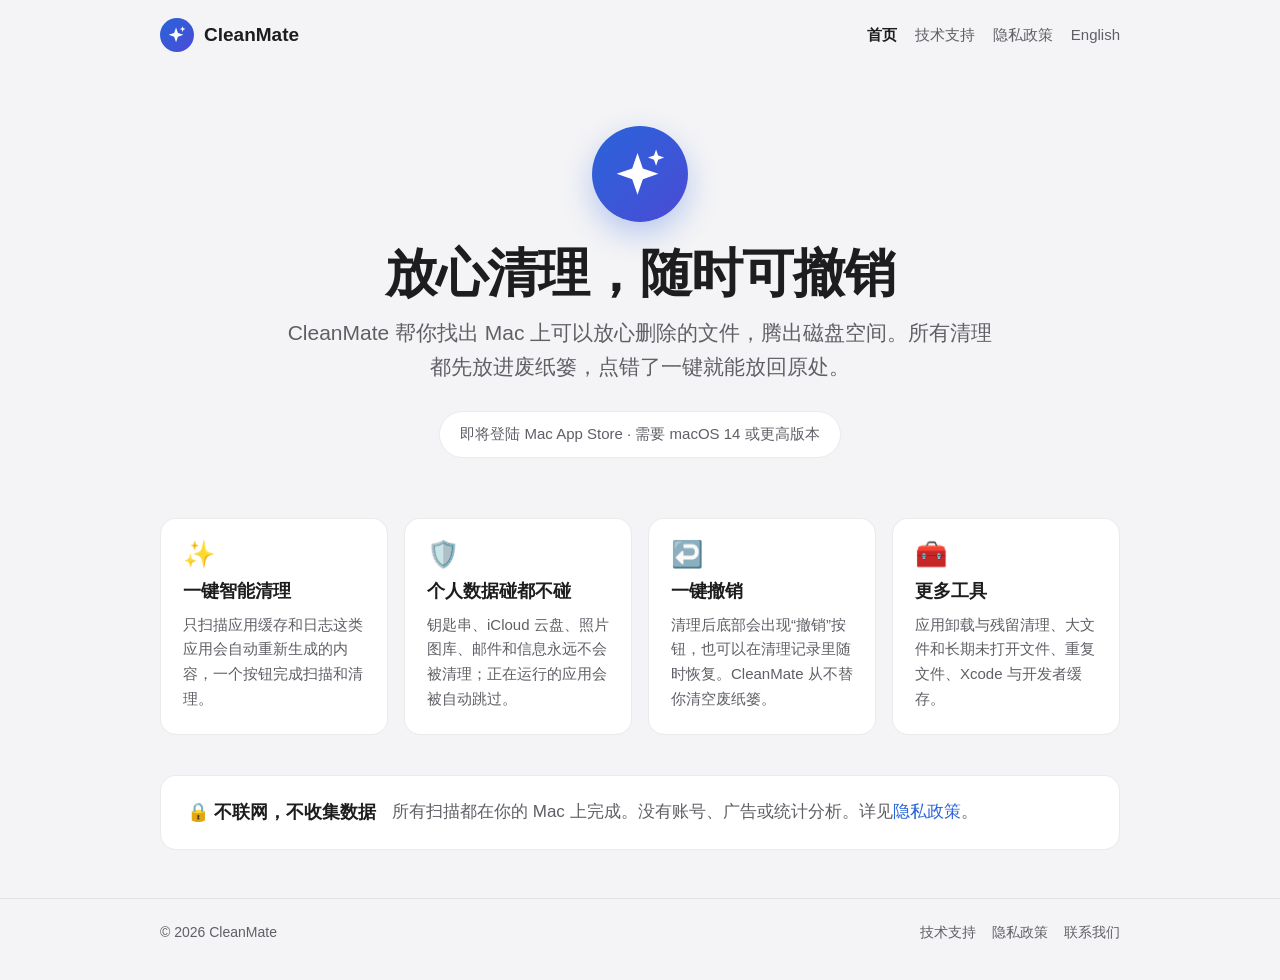
==== index.html @ e9b1289c "Add CleanMate website: home, support and privacy pages (zh, en) Required App Store Connect URLs for " ====
<!doctype html>
<html lang="zh-Hans">
<head>
  <meta charset="utf-8">
  <meta name="viewport" content="width=device-width, initial-scale=1">
  <title>CleanMate — 放心清理，随时可撤销</title>
  <meta name="description" content="CleanMate 是一款 Mac 清理工具：一键找出可以放心删除的文件，所有清理都先进废纸篓，随时可以撤销。不联网，不收集任何数据。">
  <link rel="stylesheet" href="assets/style.css">
  <link rel="alternate" hreflang="en" href="en/">
</head>
<body>
  <header class="site-header">
    <div class="wrap">
      <a class="brand" href="./"><span class="logo"><svg viewBox="0 0 24 24" fill="#fff" aria-hidden="true"><path d="M11 3l2.3 6.7L20 12l-6.7 2.3L11 21l-2.3-6.7L2 12l6.7-2.3z"/><path d="M19 1.5l.9 2.6 2.6.9-2.6.9-.9 2.6-.9-2.6-2.6-.9 2.6-.9z"/></svg></span>CleanMate</a>
      <nav class="nav">
        <a href="./" aria-current="page">首页</a>
        <a href="support.html">技术支持</a>
        <a href="privacy.html">隐私政策</a>
        <a href="en/" hreflang="en" lang="en">English</a>
      </nav>
    </div>
  </header>

  <main class="wrap">
    <section class="hero">
      <span class="logo"><svg viewBox="0 0 24 24" fill="#fff" aria-hidden="true"><path d="M11 3l2.3 6.7L20 12l-6.7 2.3L11 21l-2.3-6.7L2 12l6.7-2.3z"/><path d="M19 1.5l.9 2.6 2.6.9-2.6.9-.9 2.6-.9-2.6-2.6-.9 2.6-.9z"/></svg></span>
      <h1>放心清理，随时可撤销</h1>
      <p>CleanMate 帮你找出 Mac 上可以放心删除的文件，腾出磁盘空间。所有清理都先放进废纸篓，点错了一键就能放回原处。</p>
      <span class="badge">即将登陆 Mac App Store · 需要 macOS 14 或更高版本</span>
    </section>

    <section class="grid" aria-label="主要功能">
      <div class="card">
        <div class="icon">✨</div>
        <h3>一键智能清理</h3>
        <p>只扫描应用缓存和日志这类应用会自动重新生成的内容，一个按钮完成扫描和清理。</p>
      </div>
      <div class="card">
        <div class="icon">🛡️</div>
        <h3>个人数据碰都不碰</h3>
        <p>钥匙串、iCloud 云盘、照片图库、邮件和信息永远不会被清理；正在运行的应用会被自动跳过。</p>
      </div>
      <div class="card">
        <div class="icon">↩️</div>
        <h3>一键撤销</h3>
        <p>清理后底部会出现“撤销”按钮，也可以在清理记录里随时恢复。CleanMate 从不替你清空废纸篓。</p>
      </div>
      <div class="card">
        <div class="icon">🧰</div>
        <h3>更多工具</h3>
        <p>应用卸载与残留清理、大文件和长期未打开文件、重复文件、Xcode 与开发者缓存。</p>
      </div>
    </section>

    <section class="strip" aria-label="隐私">
      <strong>🔒 不联网，不收集数据</strong>
      <span>所有扫描都在你的 Mac 上完成。没有账号、广告或统计分析。详见<a href="privacy.html">隐私政策</a>。</span>
    </section>
  </main>

  <footer class="site-footer">
    <div class="wrap">
      <span>© 2026 CleanMate</span>
      <nav><a href="support.html">技术支持</a><a href="privacy.html">隐私政策</a><a href="mailto:silvesun7209@gmail.com">联系我们</a></nav>
    </div>
  </footer>
</body>
</html>
---- assets/style.css ----
/* CleanMate site. System fonts only and no third-party requests, in keeping with the privacy policy. */
:root {
  --bg: #f4f4f6;
  --card: #ffffff;
  --text: #1d1d1f;
  --secondary: #5f5f66;
  --border: rgba(0, 0, 0, 0.08);
  --accent: #2a64d9;
  --accent-2: #4a4bd6;
  --tip: rgba(255, 149, 0, 0.12);
  --radius: 16px;
}

@media (prefers-color-scheme: dark) {
  :root {
    --bg: #1c1c1e;
    --card: #2a2a2d;
    --text: #f2f2f7;
    --secondary: #a1a1a8;
    --border: rgba(255, 255, 255, 0.1);
    --accent: #4d8dff;
    --accent-2: #6a6cff;
    --tip: rgba(255, 159, 10, 0.16);
  }
}

* { box-sizing: border-box; }

html { -webkit-text-size-adjust: 100%; }

body {
  margin: 0;
  background: var(--bg);
  color: var(--text);
  font-family: -apple-system, BlinkMacSystemFont, "SF Pro Text", "PingFang SC", "Hiragino Sans GB", "Helvetica Neue", Arial, sans-serif;
  font-size: 17px;
  line-height: 1.65;
}

a { color: var(--accent); text-decoration: none; }
a:hover { text-decoration: underline; }

.wrap { width: min(960px, 100% - 32px); margin: 0 auto; }
.prose { width: min(720px, 100% - 32px); margin: 0 auto; }

/* Header */
.site-header { padding: 18px 0; }
.site-header .wrap { display: flex; align-items: center; justify-content: space-between; gap: 16px; flex-wrap: wrap; }
.brand { display: flex; align-items: center; gap: 10px; color: var(--text); font-weight: 700; font-size: 19px; }
.brand:hover { text-decoration: none; }
.logo {
  width: 34px; height: 34px; border-radius: 50%;
  background: linear-gradient(135deg, var(--accent), var(--accent-2));
  display: grid; place-items: center; flex: none;
}
.logo svg { width: 58%; height: 58%; }
.nav { display: flex; gap: 18px; flex-wrap: wrap; font-size: 15px; }
.nav a { color: var(--secondary); }
.nav a[aria-current="page"] { color: var(--text); font-weight: 600; }

/* Home */
.hero { text-align: center; padding: 56px 0 40px; }
.hero .logo { width: 96px; height: 96px; margin: 0 auto 22px; box-shadow: 0 12px 30px rgba(42, 100, 217, 0.3); }
.hero h1 { font-size: clamp(34px, 6vw, 52px); line-height: 1.15; margin: 0 0 12px; letter-spacing: -0.02em; }
.hero p { font-size: clamp(17px, 2.4vw, 21px); color: var(--secondary); margin: 0 auto 26px; max-width: 34em; }
.badge {
  display: inline-block; padding: 10px 20px; border-radius: 999px;
  background: var(--card); border: 1px solid var(--border); color: var(--secondary); font-size: 15px;
}

.grid { display: grid; grid-template-columns: repeat(auto-fit, minmax(210px, 1fr)); gap: 16px; margin: 20px 0 40px; }
.card { background: var(--card); border: 1px solid var(--border); border-radius: var(--radius); padding: 22px; }
.card h3 { margin: 10px 0 6px; font-size: 18px; }
.card p { margin: 0; color: var(--secondary); font-size: 15px; }
.icon { font-size: 26px; line-height: 1; }

.strip {
  background: var(--card); border: 1px solid var(--border); border-radius: var(--radius);
  padding: 22px 26px; margin-bottom: 48px; display: flex; gap: 16px; align-items: center; flex-wrap: wrap;
}
.strip strong { font-size: 18px; }
.strip span { color: var(--secondary); }

/* Documents */
.doc { padding: 24px 0 56px; }
.doc h1 { font-size: clamp(28px, 5vw, 38px); line-height: 1.2; margin: 12px 0 6px; }
.doc .meta { color: var(--secondary); font-size: 15px; margin-bottom: 28px; }
.doc h2 { font-size: 22px; margin: 36px 0 10px; }
.doc h3 { font-size: 18px; margin: 24px 0 6px; }
.doc ul { padding-left: 1.3em; }
.doc li { margin: 6px 0; }
.tip { background: var(--tip); border-radius: 12px; padding: 14px 16px; margin: 18px 0; }
.contact {
  background: var(--card); border: 1px solid var(--border); border-radius: var(--radius);
  padding: 20px 22px; margin: 18px 0;
}
.contact .email { font-size: 20px; font-weight: 600; word-break: break-all; }

/* Footer */
.site-footer { border-top: 1px solid var(--border); padding: 22px 0 36px; color: var(--secondary); font-size: 14px; }
.site-footer .wrap { display: flex; gap: 18px; justify-content: space-between; flex-wrap: wrap; }
.site-footer nav { display: flex; gap: 16px; flex-wrap: wrap; }
.site-footer a { color: var(--secondary); }
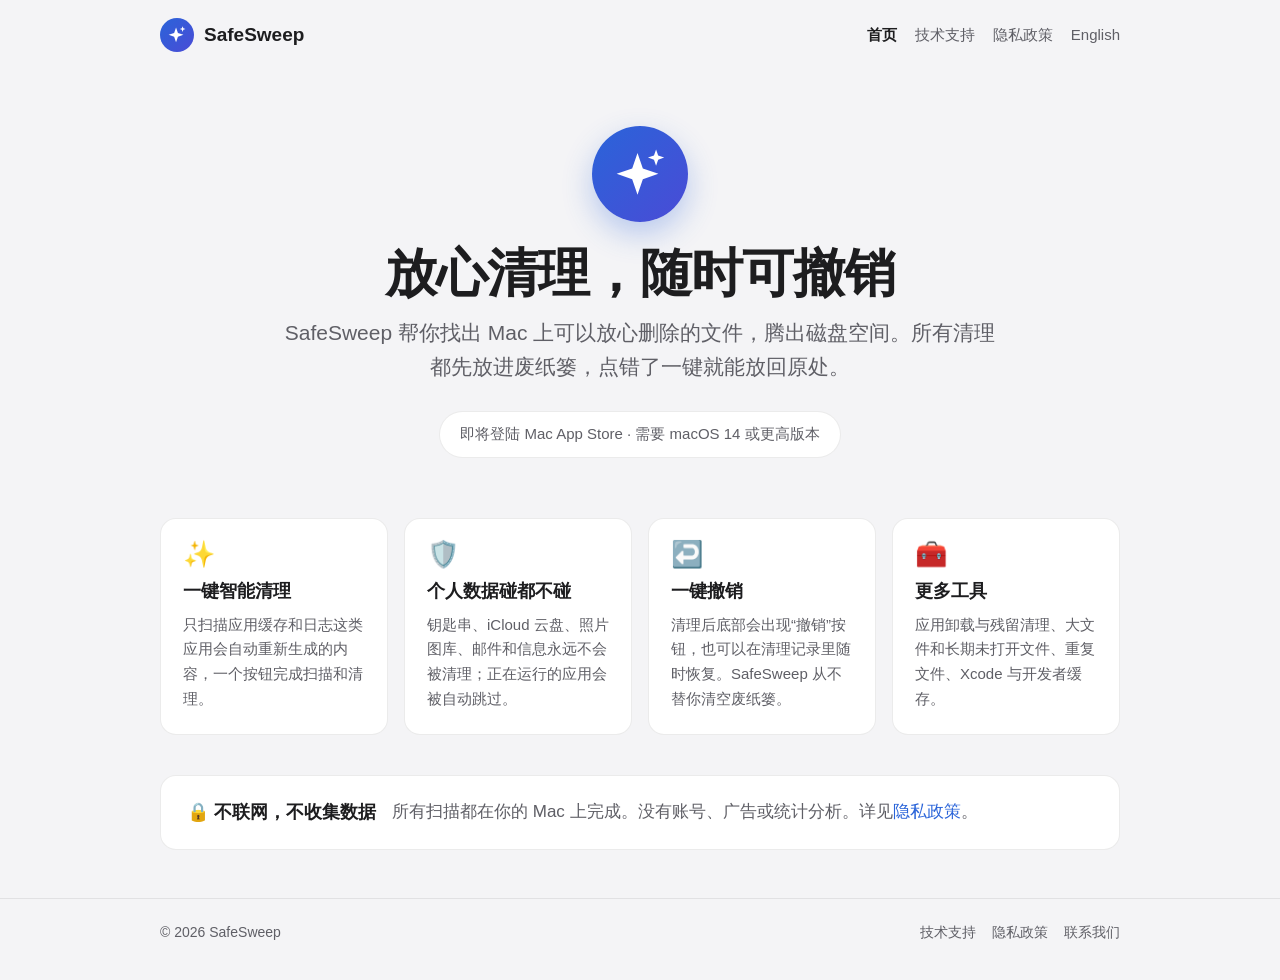
==== commit 0ad64474: "Rename the app to SafeSweep across all pages Co-Authored-By: Claude Opus 5.5 <noreply@anthropic.com>" ====
--- a/index.html
+++ b/index.html
@@ -3,15 +3,15 @@
 <head>
   <meta charset="utf-8">
   <meta name="viewport" content="width=device-width, initial-scale=1">
-  <title>CleanMate — 放心清理，随时可撤销</title>
-  <meta name="description" content="CleanMate 是一款 Mac 清理工具：一键找出可以放心删除的文件，所有清理都先进废纸篓，随时可以撤销。不联网，不收集任何数据。">
+  <title>SafeSweep — 放心清理，随时可撤销</title>
+  <meta name="description" content="SafeSweep 是一款 Mac 清理工具：一键找出可以放心删除的文件，所有清理都先进废纸篓，随时可以撤销。不联网，不收集任何数据。">
   <link rel="stylesheet" href="assets/style.css">
   <link rel="alternate" hreflang="en" href="en/">
 </head>
 <body>
   <header class="site-header">
     <div class="wrap">
-      <a class="brand" href="./"><span class="logo"><svg viewBox="0 0 24 24" fill="#fff" aria-hidden="true"><path d="M11 3l2.3 6.7L20 12l-6.7 2.3L11 21l-2.3-6.7L2 12l6.7-2.3z"/><path d="M19 1.5l.9 2.6 2.6.9-2.6.9-.9 2.6-.9-2.6-2.6-.9 2.6-.9z"/></svg></span>CleanMate</a>
+      <a class="brand" href="./"><span class="logo"><svg viewBox="0 0 24 24" fill="#fff" aria-hidden="true"><path d="M11 3l2.3 6.7L20 12l-6.7 2.3L11 21l-2.3-6.7L2 12l6.7-2.3z"/><path d="M19 1.5l.9 2.6 2.6.9-2.6.9-.9 2.6-.9-2.6-2.6-.9 2.6-.9z"/></svg></span>SafeSweep</a>
       <nav class="nav">
         <a href="./" aria-current="page">首页</a>
         <a href="support.html">技术支持</a>
@@ -25,7 +25,7 @@
     <section class="hero">
       <span class="logo"><svg viewBox="0 0 24 24" fill="#fff" aria-hidden="true"><path d="M11 3l2.3 6.7L20 12l-6.7 2.3L11 21l-2.3-6.7L2 12l6.7-2.3z"/><path d="M19 1.5l.9 2.6 2.6.9-2.6.9-.9 2.6-.9-2.6-2.6-.9 2.6-.9z"/></svg></span>
       <h1>放心清理，随时可撤销</h1>
-      <p>CleanMate 帮你找出 Mac 上可以放心删除的文件，腾出磁盘空间。所有清理都先放进废纸篓，点错了一键就能放回原处。</p>
+      <p>SafeSweep 帮你找出 Mac 上可以放心删除的文件，腾出磁盘空间。所有清理都先放进废纸篓，点错了一键就能放回原处。</p>
       <span class="badge">即将登陆 Mac App Store · 需要 macOS 14 或更高版本</span>
     </section>
 
@@ -43,7 +43,7 @@
       <div class="card">
         <div class="icon">↩️</div>
         <h3>一键撤销</h3>
-        <p>清理后底部会出现“撤销”按钮，也可以在清理记录里随时恢复。CleanMate 从不替你清空废纸篓。</p>
+        <p>清理后底部会出现“撤销”按钮，也可以在清理记录里随时恢复。SafeSweep 从不替你清空废纸篓。</p>
       </div>
       <div class="card">
         <div class="icon">🧰</div>
@@ -60,7 +60,7 @@
 
   <footer class="site-footer">
     <div class="wrap">
-      <span>© 2026 CleanMate</span>
+      <span>© 2026 SafeSweep</span>
       <nav><a href="support.html">技术支持</a><a href="privacy.html">隐私政策</a><a href="mailto:silvesun7209@gmail.com">联系我们</a></nav>
     </div>
   </footer>
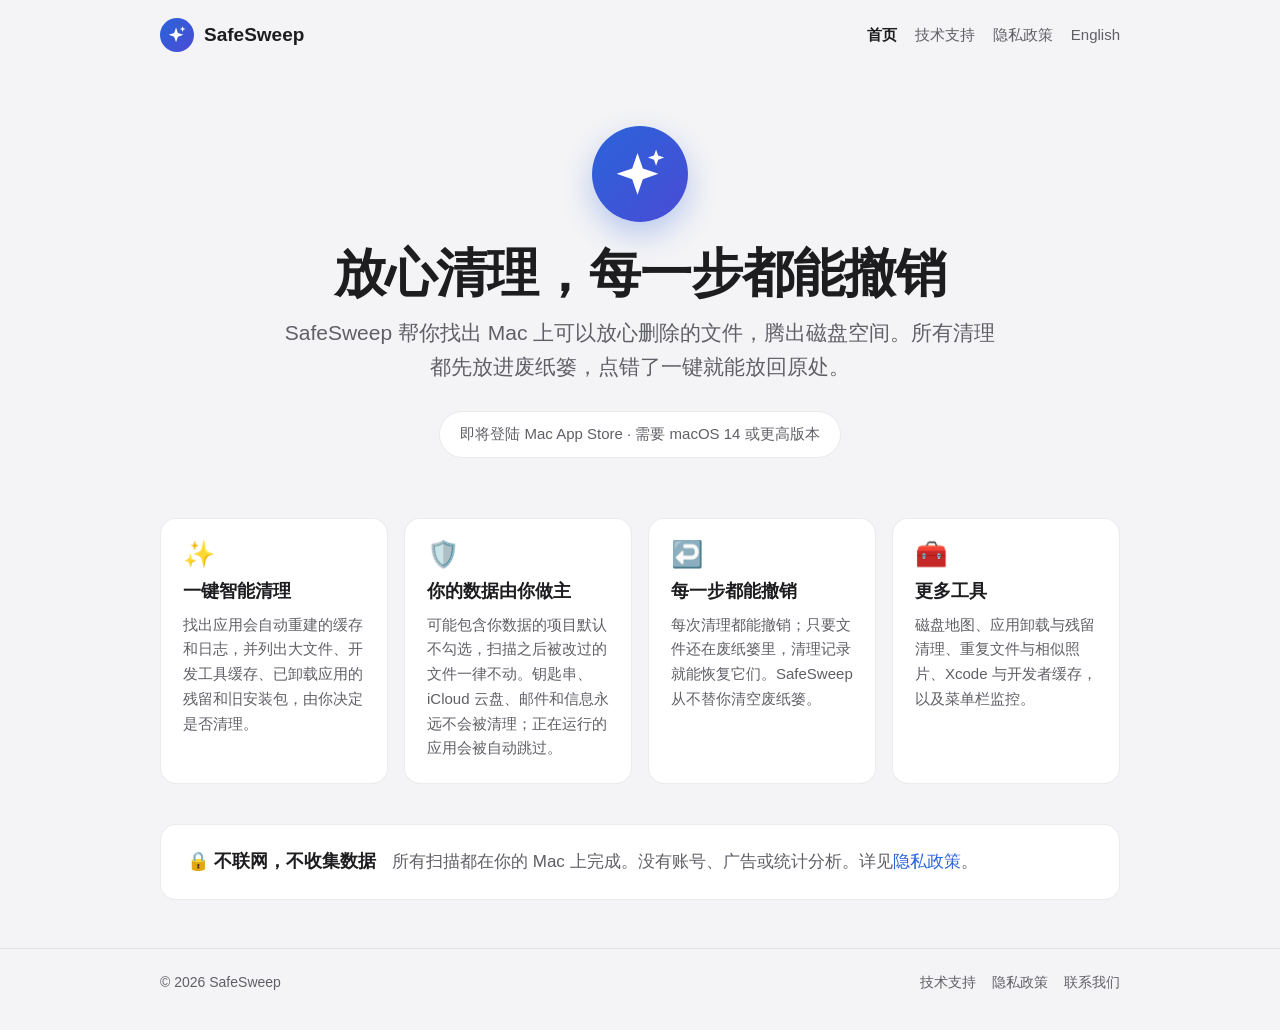
==== commit d5d89a50: "Describe SafeSweep 1.0 as it ships, in both languages - Home: the App Store subtitle as the headline" ====
--- a/index.html
+++ b/index.html
@@ -3,8 +3,8 @@
 <head>
   <meta charset="utf-8">
   <meta name="viewport" content="width=device-width, initial-scale=1">
-  <title>SafeSweep — 放心清理，随时可撤销</title>
-  <meta name="description" content="SafeSweep 是一款 Mac 清理工具：一键找出可以放心删除的文件，所有清理都先进废纸篓，随时可以撤销。不联网，不收集任何数据。">
+  <title>SafeSweep — 放心清理，每一步都能撤销</title>
+  <meta name="description" content="SafeSweep 是一款 Mac 清理工具：逐项说明为什么可以删除，所有清理都先进废纸篓，每一次都能撤销。不联网，不收集任何数据。">
   <link rel="stylesheet" href="assets/style.css">
   <link rel="alternate" hreflang="en" href="en/">
 </head>
@@ -24,7 +24,7 @@
   <main class="wrap">
     <section class="hero">
       <span class="logo"><svg viewBox="0 0 24 24" fill="#fff" aria-hidden="true"><path d="M11 3l2.3 6.7L20 12l-6.7 2.3L11 21l-2.3-6.7L2 12l6.7-2.3z"/><path d="M19 1.5l.9 2.6 2.6.9-2.6.9-.9 2.6-.9-2.6-2.6-.9 2.6-.9z"/></svg></span>
-      <h1>放心清理，随时可撤销</h1>
+      <h1>放心清理，每一步都能撤销</h1>
       <p>SafeSweep 帮你找出 Mac 上可以放心删除的文件，腾出磁盘空间。所有清理都先放进废纸篓，点错了一键就能放回原处。</p>
       <span class="badge">即将登陆 Mac App Store · 需要 macOS 14 或更高版本</span>
     </section>
@@ -33,22 +33,22 @@
       <div class="card">
         <div class="icon">✨</div>
         <h3>一键智能清理</h3>
-        <p>只扫描应用缓存和日志这类应用会自动重新生成的内容，一个按钮完成扫描和清理。</p>
+        <p>找出应用会自动重建的缓存和日志，并列出大文件、开发工具缓存、已卸载应用的残留和旧安装包，由你决定是否清理。</p>
       </div>
       <div class="card">
         <div class="icon">🛡️</div>
-        <h3>个人数据碰都不碰</h3>
-        <p>钥匙串、iCloud 云盘、照片图库、邮件和信息永远不会被清理；正在运行的应用会被自动跳过。</p>
+        <h3>你的数据由你做主</h3>
+        <p>可能包含你数据的项目默认不勾选，扫描之后被改过的文件一律不动。钥匙串、iCloud 云盘、邮件和信息永远不会被清理；正在运行的应用会被自动跳过。</p>
       </div>
       <div class="card">
         <div class="icon">↩️</div>
-        <h3>一键撤销</h3>
-        <p>清理后底部会出现“撤销”按钮，也可以在清理记录里随时恢复。SafeSweep 从不替你清空废纸篓。</p>
+        <h3>每一步都能撤销</h3>
+        <p>每次清理都能撤销；只要文件还在废纸篓里，清理记录就能恢复它们。SafeSweep 从不替你清空废纸篓。</p>
       </div>
       <div class="card">
         <div class="icon">🧰</div>
         <h3>更多工具</h3>
-        <p>应用卸载与残留清理、大文件和长期未打开文件、重复文件、Xcode 与开发者缓存。</p>
+        <p>磁盘地图、应用卸载与残留清理、重复文件与相似照片、Xcode 与开发者缓存，以及菜单栏监控。</p>
       </div>
     </section>
 
--- a/assets/style.css
+++ b/assets/style.css
@@ -1,4 +1,4 @@
-/* CleanMate site. System fonts only and no third-party requests, in keeping with the privacy policy. */
+/* SafeSweep site. System fonts only and no third-party requests, in keeping with the privacy policy. */
 :root {
   --bg: #f4f4f6;
   --card: #ffffff;
